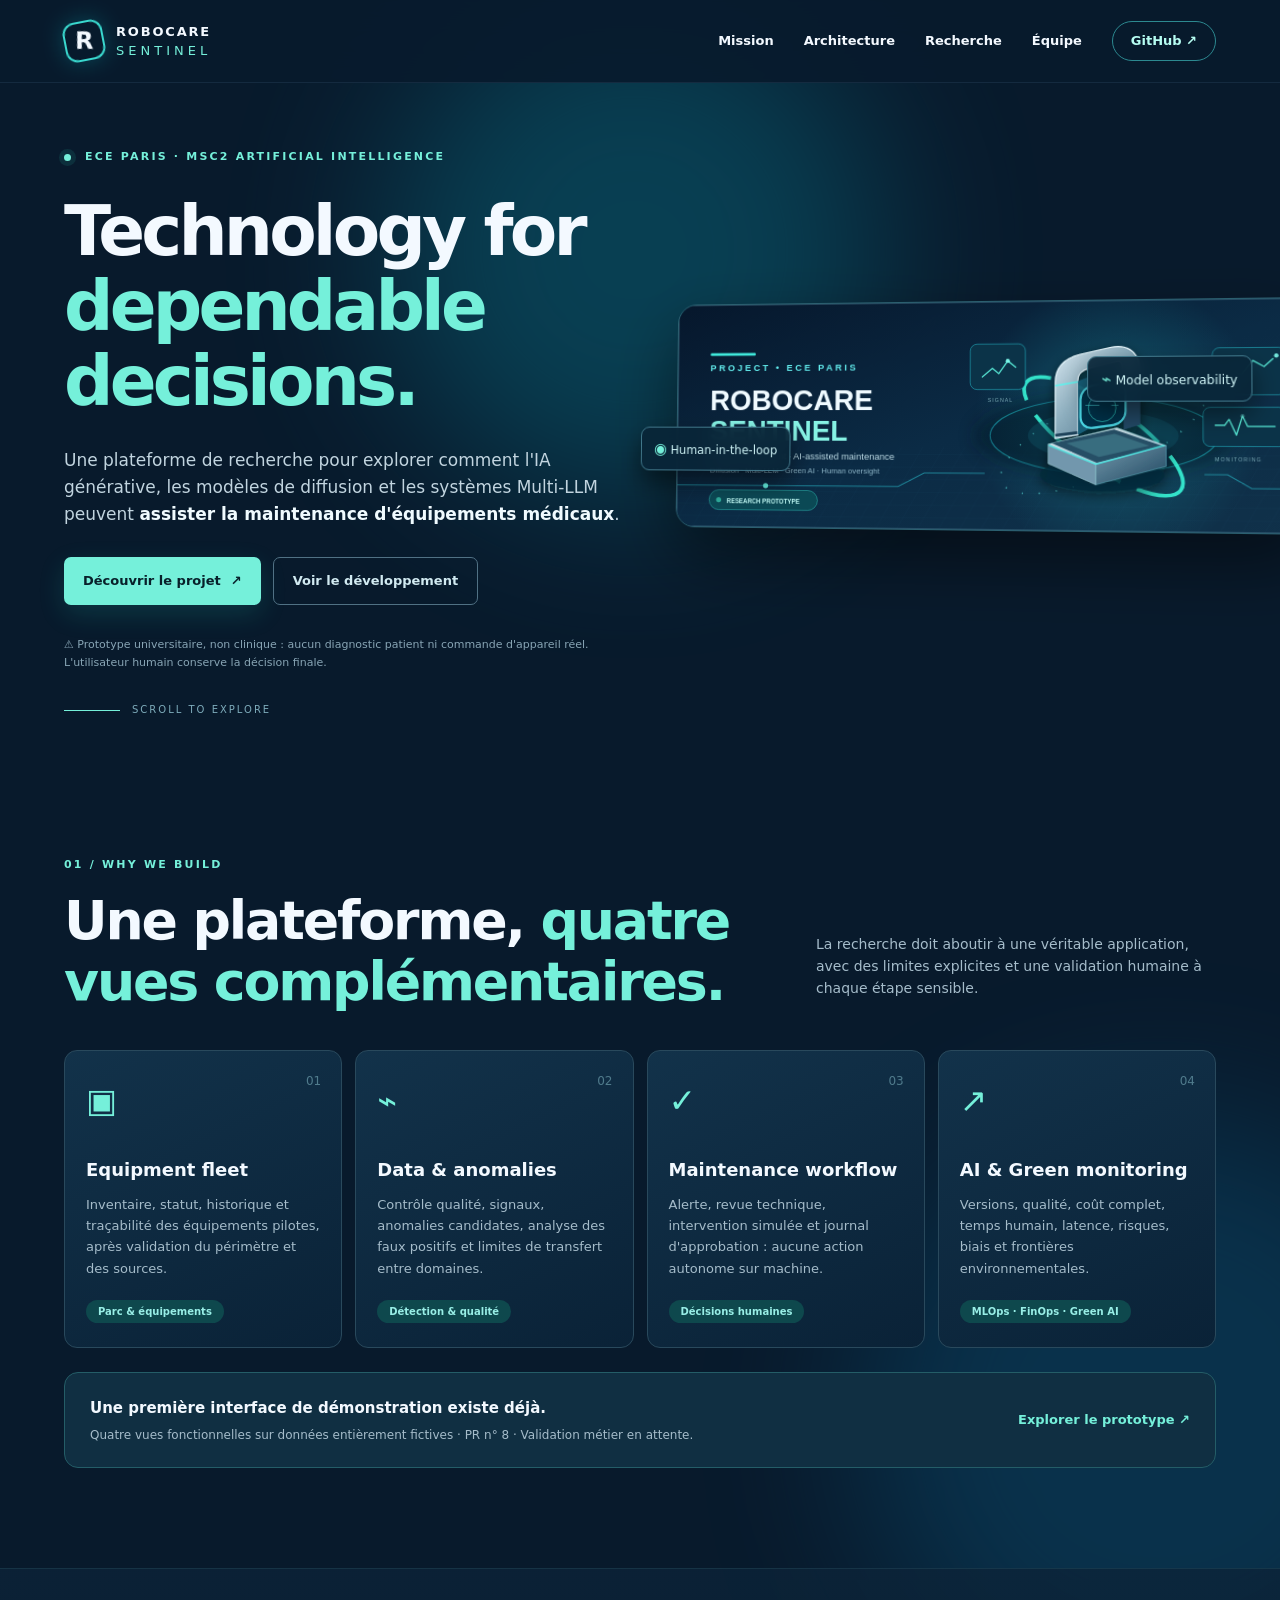
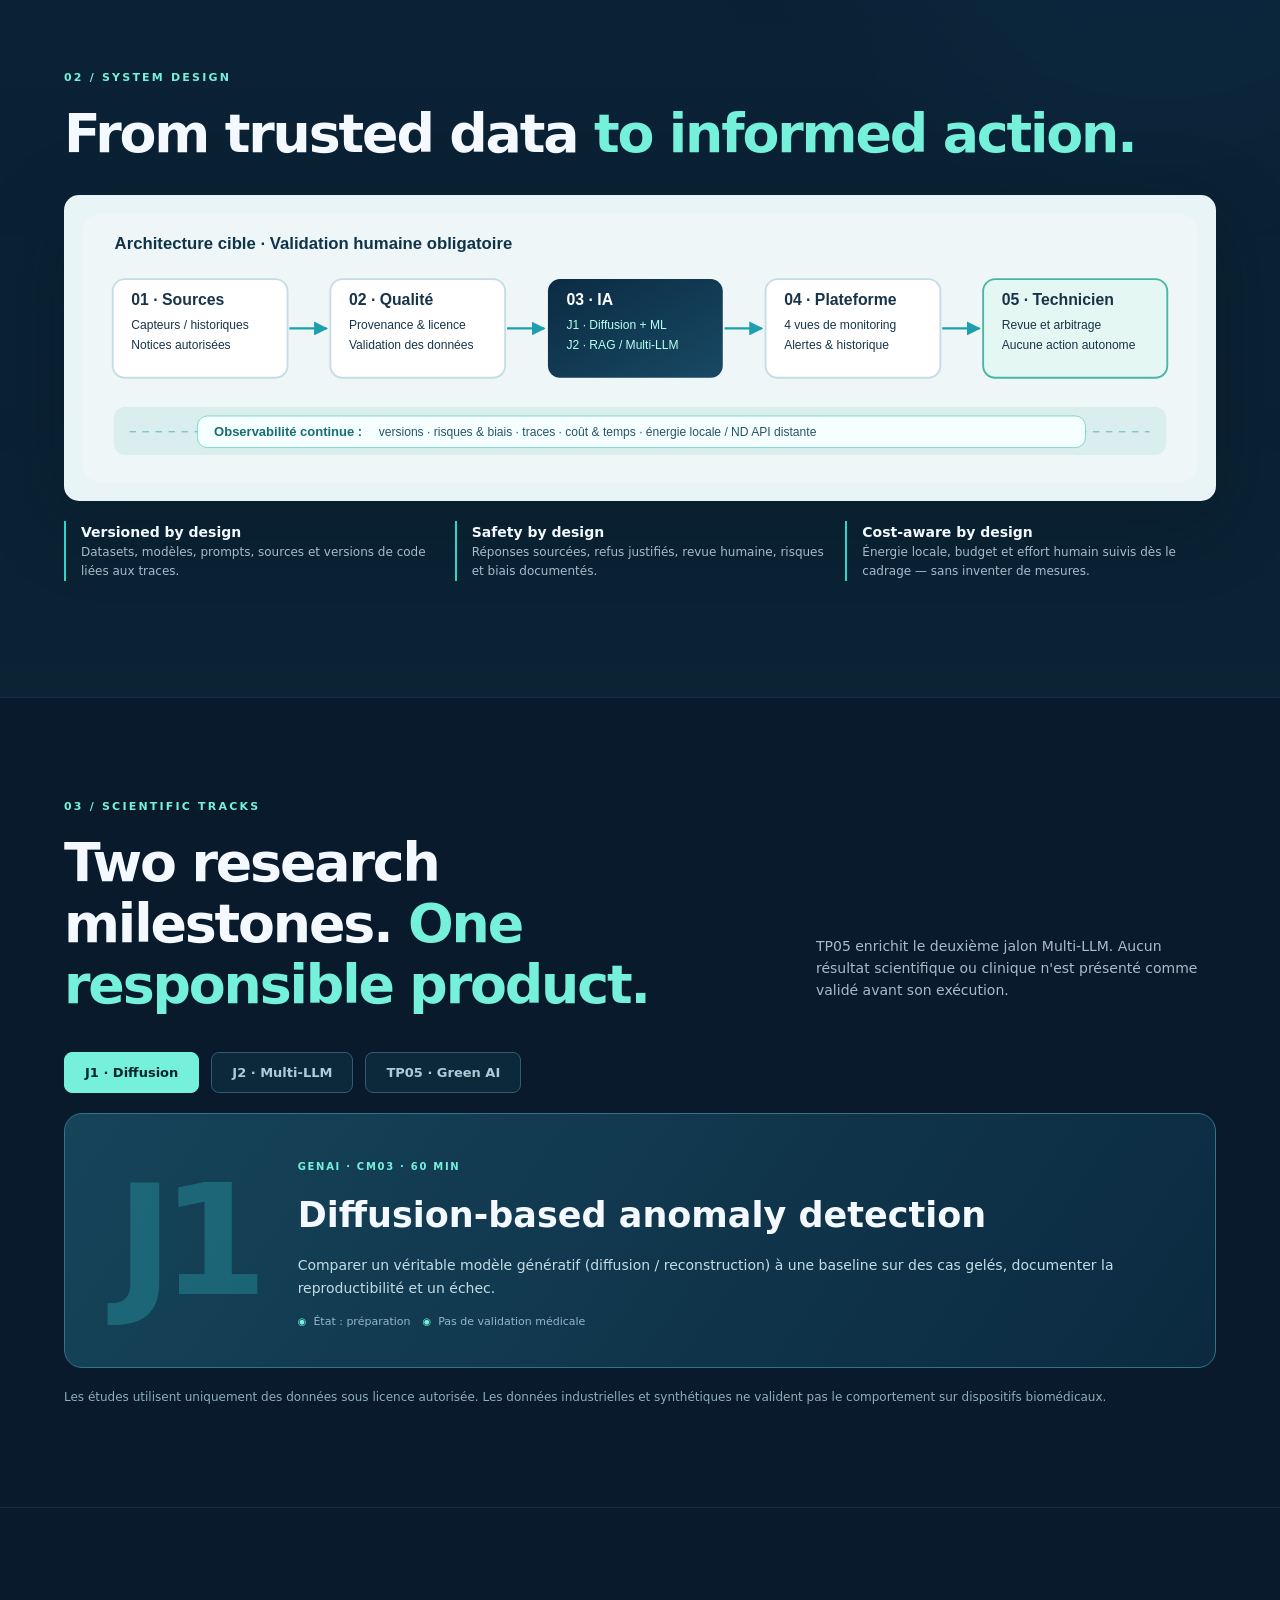
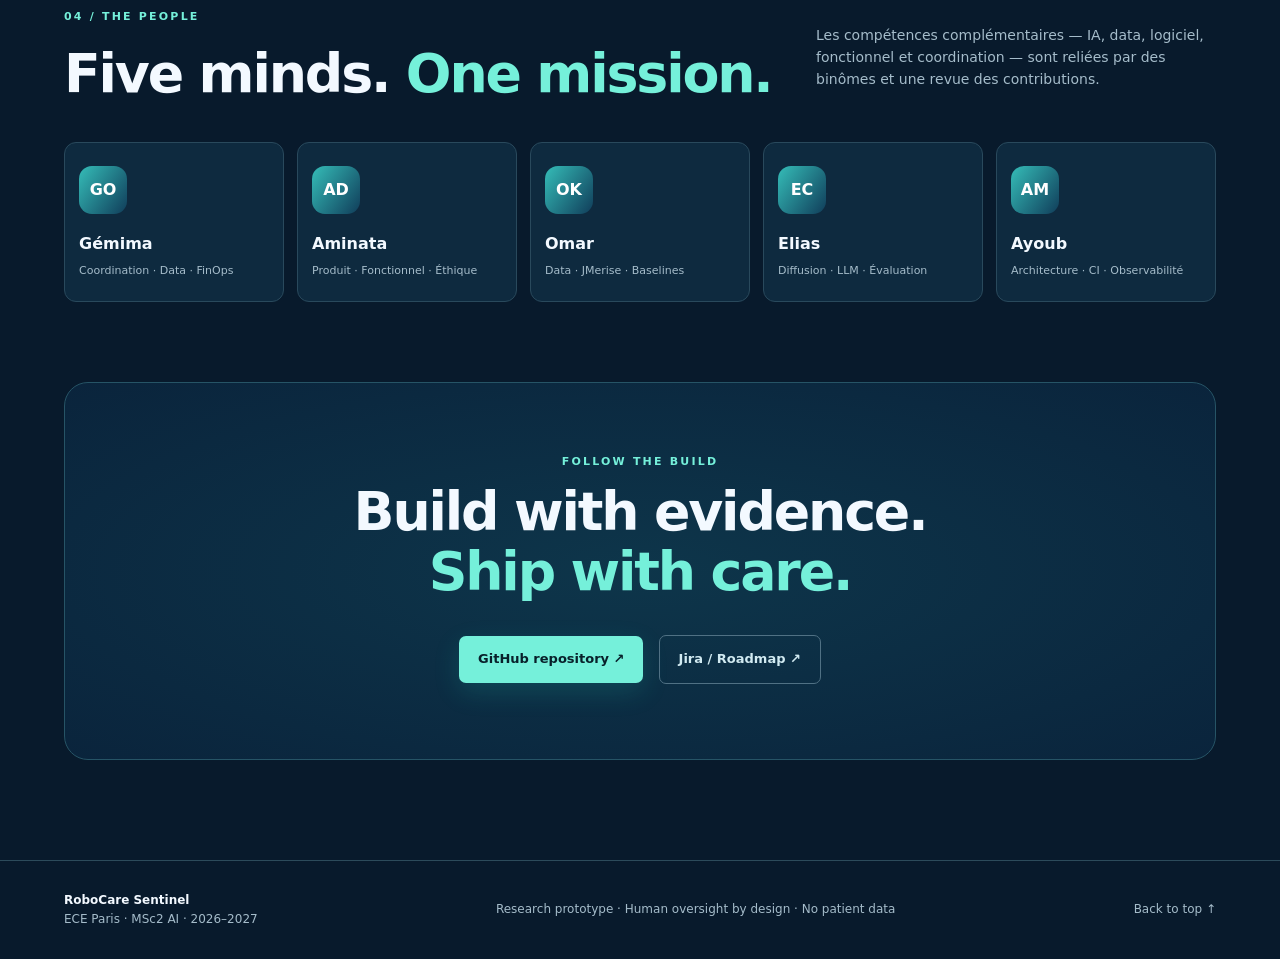
==== index.html @ 77173afc "site(RCS-46): préparer publication GitHub Pages indépendante de PR #1" ====
<!doctype html>
<html lang="fr">
<head>
  <meta charset="utf-8">
  <meta name="viewport" content="width=device-width,initial-scale=1">
  <meta name="theme-color" content="#081b30">
  <meta name="description" content="RoboCare Sentinel — prototype académique de plateforme web d'assistance à la maintenance biomédicale, Diffusion, Multi-LLM, RAG et Green AI. ECE Paris MSc2 AI.">
  <meta property="og:type" content="website">
  <meta property="og:title" content="RoboCare Sentinel · Research prototype">
  <meta property="og:description" content="AI-assisted maintenance research · Diffusion · Multi-LLM · Responsible Green AI · Human oversight">
  <meta property="og:image" content="./assets/robocare-hero-animated.svg">
  <title>RoboCare Sentinel · Diffusion × Multi-LLM × Green AI</title>
  <link rel="stylesheet" href="./landing.css">
  <script defer src="./landing.js"></script>
</head>
<body>
  <a class="skip-link" href="#main">Aller au contenu</a>
  <div class="ambient ambient-a" aria-hidden="true"></div>
  <div class="ambient ambient-b" aria-hidden="true"></div>
  <header class="header">
    <a class="logo" href="#home" aria-label="RoboCare Sentinel, retour en haut">
      <span class="logo-mark" aria-hidden="true"><span>R</span></span>
      <span><strong>ROBOCARE</strong><small>SENTINEL</small></span>
    </a>
    <button type="button" id="menu-toggle" class="menu-toggle" aria-controls="site-nav" aria-expanded="false" aria-label="Afficher le menu">☰</button>
    <nav id="site-nav" class="site-nav" aria-label="Navigation principale">
      <a href="#mission">Mission</a>
      <a href="#architecture">Architecture</a>
      <a href="#research">Recherche</a>
      <a href="#team">Équipe</a>
      <a class="nav-cta" href="https://github.com/GemimaOndele/Generative-ai-and-diffusion-models-project" target="_blank" rel="noopener noreferrer">GitHub ↗</a>
    </nav>
  </header>
  <main id="main">
    <section id="home" class="hero">
      <div class="hero-grid">
        <div class="hero-text">
          <p class="eyebrow"><span class="pulse-dot"></span> ECE PARIS · MSC2 ARTIFICIAL INTELLIGENCE</p>
          <h1>Technology for <em>dependable decisions.</em></h1>
          <p class="lead">Une plateforme de recherche pour explorer comment l'IA générative, les modèles de diffusion et les systèmes Multi-LLM peuvent <strong>assister la maintenance d'équipements médicaux</strong>.</p>
          <div class="hero-actions">
            <a class="btn primary" href="#mission">Découvrir le projet <span aria-hidden="true">↗</span></a>
            <a class="btn ghost" href="https://github.com/GemimaOndele/Generative-ai-and-diffusion-models-project/pulls" target="_blank" rel="noopener noreferrer">Voir le développement</a>
          </div>
          <p class="disclaimer">⚠️ Prototype universitaire, non clinique : aucun diagnostic patient ni commande d'appareil réel. L'utilisateur humain conserve la décision finale.</p>
        </div>
        <div class="hero-art">
          <img src="./assets/robocare-hero-animated.svg" width="1200" height="430" alt="Machine biomédicale symbolique en perspective 3D, entourée de visualisations holographiques animées" loading="eager">
          <div class="hero-floating chip-one"><span>◉</span> Human-in-the-loop</div>
          <div class="hero-floating chip-two"><span>⌁</span> Model observability</div>
        </div>
      </div>
      <div class="scroll-marker"><span class="line"></span> SCROLL TO EXPLORE</div>
    </section>
    <section id="mission" class="section">
      <div class="heading-row">
        <div>
          <p class="eyebrow">01 / WHY WE BUILD</p>
          <h2>Une plateforme, <em>quatre vues complémentaires.</em></h2>
        </div>
        <p>La recherche doit aboutir à une véritable application, avec des limites explicites et une validation humaine à chaque étape sensible.</p>
      </div>
      <div class="feature-grid">
        <article class="feature">
          <span class="feature-index">01</span><div class="feature-icon" aria-hidden="true">▣</div>
          <h3>Equipment fleet</h3><p>Inventaire, statut, historique et traçabilité des équipements pilotes, après validation du périmètre et des sources.</p><span class="chip">Parc & équipements</span>
        </article>
        <article class="feature">
          <span class="feature-index">02</span><div class="feature-icon" aria-hidden="true">⌁</div>
          <h3>Data & anomalies</h3><p>Contrôle qualité, signaux, anomalies candidates, analyse des faux positifs et limites de transfert entre domaines.</p><span class="chip">Détection & qualité</span>
        </article>
        <article class="feature">
          <span class="feature-index">03</span><div class="feature-icon" aria-hidden="true">✓</div>
          <h3>Maintenance workflow</h3><p>Alerte, revue technique, intervention simulée et journal d'approbation : aucune action autonome sur machine.</p><span class="chip">Décisions humaines</span>
        </article>
        <article class="feature">
          <span class="feature-index">04</span><div class="feature-icon" aria-hidden="true">↗</div>
          <h3>AI & Green monitoring</h3><p>Versions, qualité, coût complet, temps humain, latence, risques, biais et frontières environnementales.</p><span class="chip">MLOps · FinOps · Green AI</span>
        </article>
      </div>
      <div class="prototype-link">
        <div><strong>Une première interface de démonstration existe déjà.</strong><p>Quatre vues fonctionnelles sur données entièrement fictives · PR n° 8 · Validation métier en attente.</p></div>
        <a href="https://github.com/GemimaOndele/Generative-ai-and-diffusion-models-project/pull/8" target="_blank" rel="noopener noreferrer">Explorer le prototype ↗</a>
      </div>
    </section>
    <section id="architecture" class="section architecture">
      <div class="section-title"><p class="eyebrow">02 / SYSTEM DESIGN</p><h2>From trusted data <em>to informed action.</em></h2></div>
      <div class="architecture-frame">
        <img src="./assets/architecture.svg" width="1200" height="290" loading="lazy" alt="Architecture cible : sources autorisées, qualité, modèles IA, plateforme et décision par un technicien ; observabilité transverse.">
      </div>
      <div class="architecture-points">
        <p><strong>Versioned by design</strong><span>Datasets, modèles, prompts, sources et versions de code liées aux traces.</span></p>
        <p><strong>Safety by design</strong><span>Réponses sourcées, refus justifiés, revue humaine, risques et biais documentés.</span></p>
        <p><strong>Cost-aware by design</strong><span>Énergie locale, budget et effort humain suivis dès le cadrage — sans inventer de mesures.</span></p>
      </div>
    </section>
    <section id="research" class="section">
      <div class="heading-row">
        <div><p class="eyebrow">03 / SCIENTIFIC TRACKS</p><h2>Two research milestones. <em>One responsible product.</em></h2></div>
        <p>TP05 enrichit le deuxième jalon Multi-LLM. Aucun résultat scientifique ou clinique n'est présenté comme validé avant son exécution.</p>
      </div>
      <div class="track-tabs" role="tablist" aria-label="Choisir un axe de recherche">
        <button id="tab-j1" type="button" role="tab" aria-controls="track-content" aria-selected="true" data-track="j1">J1 · Diffusion</button>
        <button id="tab-j2" type="button" role="tab" aria-controls="track-content" aria-selected="false" data-track="j2" tabindex="-1">J2 · Multi-LLM</button>
        <button id="tab-tp05" type="button" role="tab" aria-controls="track-content" aria-selected="false" data-track="tp05" tabindex="-1">TP05 · Green AI</button>
      </div>
      <article id="track-content" class="track-panel" role="tabpanel" aria-labelledby="tab-j1" tabindex="0">
        <div class="track-number" aria-hidden="true">J1</div>
        <div class="track-copy"><span class="tag">GENAI · CM03 · 60 MIN</span><h3>Diffusion-based anomaly detection</h3><p>Comparer un véritable modèle génératif (diffusion / reconstruction) à une baseline sur des cas gelés, documenter la reproductibilité et un échec.</p><div class="track-meta"><span>État : préparation</span><span>Pas de validation médicale</span></div></div>
      </article>
      <div class="research-footer">Les études utilisent uniquement des données sous licence autorisée. Les données industrielles et synthétiques ne valident pas le comportement sur dispositifs biomédicaux.</div>
    </section>
    <section id="team" class="section">
      <div class="heading-row"><div><p class="eyebrow">04 / THE PEOPLE</p><h2>Five minds. <em>One mission.</em></h2></div><p>Les compétences complémentaires — IA, data, logiciel, fonctionnel et coordination — sont reliées par des binômes et une revue des contributions.</p></div>
      <div class="team-grid">
        <div class="person"><span>GO</span><strong>Gémima</strong><small>Coordination · Data · FinOps</small></div>
        <div class="person"><span>AD</span><strong>Aminata</strong><small>Produit · Fonctionnel · Éthique</small></div>
        <div class="person"><span>OK</span><strong>Omar</strong><small>Data · JMerise · Baselines</small></div>
        <div class="person"><span>EC</span><strong>Elias</strong><small>Diffusion · LLM · Évaluation</small></div>
        <div class="person"><span>AM</span><strong>Ayoub</strong><small>Architecture · CI · Observabilité</small></div>
      </div>
      <div class="cta-end">
        <p class="eyebrow">FOLLOW THE BUILD</p><h2>Build with evidence.<br><em>Ship with care.</em></h2>
        <a class="btn primary" href="https://github.com/GemimaOndele/Generative-ai-and-diffusion-models-project" target="_blank" rel="noopener noreferrer">GitHub repository ↗</a>
        <a class="btn ghost" href="https://gemimakerenondelepourou.atlassian.net/jira/software/projects/RCS/boards/1/backlog" target="_blank" rel="noopener noreferrer">Jira / Roadmap ↗</a>
      </div>
    </section>
  </main>
  <footer class="footer">
    <div><strong>RoboCare Sentinel</strong><span>ECE Paris · MSc2 AI · 2026–2027</span></div>
    <p>Research prototype · Human oversight by design · No patient data</p>
    <a href="#home">Back to top ↑</a>
  </footer>
</body>
</html>
---- landing.css ----
:root{color-scheme:dark;--bg:#081a2c;--card:#102c42;--line:#29495c;--text:#f3f9ff;--muted:#a5bcca;--aqua:#75f0da;--cyan:#51c6e1;--navy:#05121f}
*{box-sizing:border-box}html{scroll-behavior:smooth}body{margin:0;color:var(--text);background:var(--bg);font:16px/1.58 system-ui,-apple-system,'Segoe UI',Arial,sans-serif;overflow-x:hidden;position:relative}
button,a{touch-action:manipulation}a{color:inherit;text-decoration:none}a:hover{color:var(--aqua)}a:focus-visible,button:focus-visible{outline:3px solid var(--aqua);outline-offset:4px}
.skip-link{position:absolute;top:-100px;left:20px;padding:10px 15px;background:#fff;color:#082234;z-index:999}.skip-link:focus{top:10px}
.ambient{position:absolute;pointer-events:none;z-index:-1;filter:blur(80px);opacity:.42}.ambient-a{top:0;left:30%;height:500px;width:500px;background:#0a7287;border-radius:50%}.ambient-b{top:1120px;right:-180px;height:600px;width:600px;background:#0b5277;border-radius:50%}
.header{height:83px;padding:0 clamp(20px,5vw,90px);display:flex;align-items:center;justify-content:space-between;border-bottom:1px solid #28445a66;position:sticky;top:0;background:#081b2dea;backdrop-filter:blur(16px);z-index:20}
.logo{display:flex;align-items:center;gap:12px;color:var(--text)}.logo:hover{color:var(--text)}.logo strong,.logo small{display:block;line-height:1.05;letter-spacing:.14em;font-family:system-ui,-apple-system,'Segoe UI',Arial,sans-serif;font-size:13px}.logo small{color:var(--aqua);letter-spacing:.31em;margin-top:5px}.logo-mark{display:grid;place-items:center;width:40px;height:40px;transform:rotate(-11deg);border:2px solid #39d8ce;border-radius:12px;box-shadow:0 0 21px #00c4ce42}.logo-mark span{transform:rotate(11deg);font-weight:800;font-size:24px}
.site-nav{display:flex;align-items:center;gap:30px;font-weight:600;font-size:13px}.site-nav a{transition:color .2s}.site-nav .nav-cta{border:1px solid #2c8990;border-radius:50px;padding:9px 18px;color:#b6fdf2}.menu-toggle{display:none}
main{overflow:hidden}.hero{max-width:1500px;margin:auto;min-height:650px;padding:65px clamp(20px,5vw,90px) 38px;position:relative}.hero-grid{display:grid;grid-template-columns:52% 48%;gap:4px;align-items:center;min-height:515px}
.eyebrow{letter-spacing:.2em;font-family:system-ui,-apple-system,'Segoe UI',Arial,sans-serif;font-weight:700;font-size:11px;color:var(--aqua);text-transform:uppercase}.pulse-dot{display:inline-block;height:7px;width:7px;margin-right:8px;vertical-align:middle;border-radius:50%;background:var(--aqua);box-shadow:0 0 0 5px #37eac51a;animation:pulse 2.3s ease-in-out infinite}
h1,h2,h3,p{margin-top:0}h1,h2,h3{font-family:system-ui,-apple-system,'Segoe UI',Arial,sans-serif}h1{font-size:clamp(47px,5.4vw,80px);line-height:1.08;letter-spacing:-.055em;margin:29px 0}h1 em,h2 em{font-style:normal;color:var(--aqua)}.lead{font-size:17px;max-width:565px;color:#c1d4df}.lead strong{color:#f0fbff;font-weight:600}.hero-actions{display:flex;gap:12px;flex-wrap:wrap;margin-top:29px}.btn{display:inline-flex;align-items:center;gap:10px;font-weight:700;font-size:13px;border-radius:7px;padding:13px 19px;transition:transform .25s,box-shadow .25s;background:transparent}.btn:hover{transform:translateY(-3px)}.btn.primary{color:#08202a;background:var(--aqua);box-shadow:0 9px 27px #20e2c525}.btn.ghost{border:1px solid #507184;color:#d1eaf1}.disclaimer{color:#88a5b5;font-size:11px;margin-top:31px;max-width:575px}
.hero-art{position:relative;transform:perspective(1150px) rotateY(-7deg) rotateX(2deg);animation:levitate 7s ease-in-out infinite;min-width:0}.hero-art img{display:block;width:115%;height:auto;max-width:none;border-radius:20px;box-shadow:0 30px 70px #0007;border:1px solid #2b6070}
.hero-floating{position:absolute;padding:9px 13px;border:1px solid #41788b;border-radius:9px;backdrop-filter:blur(9px);background:#082537e8;color:#d1f6f8;font-size:12px;box-shadow:0 12px 25px #0007}.hero-floating span{color:var(--aqua);font-size:16px}.chip-one{left:-38px;bottom:58px}.chip-two{right:-25px;top:56px}
.scroll-marker{display:flex;align-items:center;gap:12px;color:#7eacbb;font-size:10px;letter-spacing:.2em;margin-top:20px}.line{height:1px;width:56px;background:var(--aqua)}
.section{max-width:1500px;margin:0 auto;padding:100px clamp(20px,5vw,90px);scroll-margin-top:85px}.section+.section{border-top:1px solid #25475b70}.heading-row{display:flex;align-items:end;justify-content:space-between;gap:36px;margin-bottom:37px}.heading-row>div{flex:1}.heading-row>p{max-width:400px;color:var(--muted);font-size:14px}.section h2{font-size:clamp(31px,4.2vw,56px);line-height:1.13;letter-spacing:-.04em;margin:18px 0 0}.feature-grid{display:grid;grid-template-columns:repeat(4,minmax(0,1fr));gap:13px}
.feature{min-height:270px;border:1px solid var(--line);background:linear-gradient(155deg,#12324a,#0a2237);border-radius:13px;padding:24px 21px;position:relative;transition:transform .25s,border-color .25s}.feature:hover{transform:translateY(-7px);border-color:#49b9be}.feature-index{position:absolute;top:21px;right:20px;color:#507b8c;font-family:system-ui,-apple-system,'Segoe UI',Arial,sans-serif;font-size:12px}.feature-icon{font-size:33px;color:var(--aqua);font-family:system-ui,-apple-system,'Segoe UI',Arial,sans-serif;margin-bottom:29px}.feature h3{font-size:18px;margin:0 0 10px}.feature p{font-size:13px;color:var(--muted);line-height:1.62}.chip{display:inline-block;color:#98eee6;background:#0e484d;border-radius:50px;padding:4px 12px;font-size:10px;font-weight:700;margin-top:8px}
.prototype-link{margin-top:24px;border:1px solid #245d67;background:#102f42;border-radius:14px;padding:22px 25px;display:flex;justify-content:space-between;align-items:center;gap:15px}.prototype-link strong{font-size:15px}.prototype-link p{font-size:12px;color:var(--muted);margin:5px 0 0}.prototype-link a{color:var(--aqua);font-weight:700;font-size:13px;white-space:nowrap}
.architecture{background:linear-gradient(180deg,#0b2338cc,#0c2738aa)}.architecture-frame{background:#e8f4f6;border-radius:15px;padding:18px;margin:30px auto 20px;box-shadow:0 20px 80px #06121b44}.architecture-frame img{width:100%;height:auto;display:block}.architecture-points{display:grid;grid-template-columns:repeat(3,1fr);gap:20px}.architecture-points p{border-left:2px solid #30d5c9;padding-left:15px}.architecture-points strong{display:block;font-size:14px}.architecture-points span{display:block;font-size:12px;color:var(--muted)}
.track-tabs{display:flex;gap:12px;flex-wrap:wrap;margin-bottom:20px}.track-tabs button{background:#0c283b;color:#afc9d7;border:1px solid #375a70;border-radius:8px;font-family:inherit;font-size:13px;font-weight:700;padding:12px 20px;cursor:pointer}.track-tabs button:hover{border-color:var(--aqua)}.track-tabs button[aria-selected=true]{color:#05252b;background:var(--aqua);border-color:var(--aqua)}.track-panel{display:flex;align-items:center;gap:42px;min-height:255px;border:1px solid #337487;background:linear-gradient(125deg,#16445a,#0b2a40);border-radius:18px;padding:28px clamp(20px,4vw,70px)}.track-number{font-size:clamp(100px,12vw,174px);line-height:.8;letter-spacing:-.08em;color:#2cb6bb53;font-weight:800;font-family:system-ui,-apple-system,'Segoe UI',Arial,sans-serif;flex-shrink:0}.track-copy{max-width:850px}.tag{letter-spacing:.17em;font-size:10px;color:var(--aqua);font-weight:700}.track-copy h3{font-size:clamp(22px,3vw,35px);margin:11px 0}.track-copy p{color:#c4dce4;font-size:14px}.track-meta{display:flex;flex-wrap:wrap;gap:12px;font-size:11px;color:#96b6c5}.track-meta span:before{content:'◉';font-size:10px;color:var(--aqua);margin-right:7px}.research-footer{font-size:12px;color:#8faebe;margin-top:20px}
.team-grid{display:grid;grid-template-columns:repeat(5,1fr);gap:13px}.person{border:1px solid var(--line);background:#0e2a3f;border-radius:12px;padding:23px 14px;display:flex;flex-direction:column;gap:7px}.person>span{height:48px;width:48px;display:grid;place-items:center;border-radius:13px;background:linear-gradient(125deg,#35bdb8,#103d5a);font-family:system-ui,-apple-system,'Segoe UI',Arial,sans-serif;font-weight:700;color:white;margin-bottom:10px}.person strong{font-family:system-ui,-apple-system,'Segoe UI',Arial,sans-serif}.person small{font-size:11px;color:var(--muted);line-height:1.4}
.cta-end{margin-top:80px;text-align:center;padding:70px 20px;border-radius:24px;background:radial-gradient(ellipse at center,#14556d77,#0a243c);border:1px solid #265466}.cta-end h2{margin:10px 0 27px}.cta-end .btn{margin:5px}.footer{display:flex;gap:25px;justify-content:space-between;align-items:center;border-top:1px solid #2c4b5b;padding:30px clamp(20px,5vw,90px);color:var(--muted);font-size:12px}.footer strong{color:var(--text);display:block}.footer p{margin:0}
@keyframes pulse{0%,100%{box-shadow:0 0 0 5px #37eac51a}50%{box-shadow:0 0 0 12px #37eac508}}@keyframes levitate{0%,100%{transform:perspective(1150px) rotateY(-7deg) rotateX(2deg) translateY(0)}50%{transform:perspective(1150px) rotateY(-4deg) rotateX(2deg) translateY(-8px)}}
@media(max-width:1020px){.hero-grid{grid-template-columns:1fr}.hero-art{width:min(650px,90%);margin:15px auto 0;transform:none}.hero-art img{width:100%}.hero-floating{display:none}.hero{padding-top:60px}.feature-grid{grid-template-columns:repeat(2,1fr)}.team-grid{grid-template-columns:repeat(3,1fr)}.heading-row{align-items:start;flex-direction:column;gap:5px}.section{padding-top:75px;padding-bottom:75px}}
@media(max-width:640px){.header{height:69px}.menu-toggle{display:block;border:1px solid #47707d;color:var(--aqua);background:#0d2a3f;border-radius:6px;font-size:21px;padding:2px 11px}.site-nav{display:none;position:absolute;top:69px;left:0;right:0;background:#0a263c;border-bottom:1px solid #2d6074;flex-direction:column;align-items:stretch;padding:18px 23px;gap:17px}.site-nav.is-open{display:flex}.hero{min-height:0}.hero-grid{min-height:0}.hero-text h1{font-size:clamp(42px,10vw,55px)}.hero-art{width:100%;margin:35px auto}.hero .disclaimer{margin-top:24px}.feature-grid,.team-grid,.architecture-points{grid-template-columns:1fr}.feature{min-height:220px}.prototype-link{flex-direction:column;align-items:start}.track-panel{flex-direction:column;align-items:start;gap:10px}.track-number{font-size:78px}.footer{flex-direction:column;align-items:start;gap:12px}.architecture-frame{padding:6px}.section h2{font-size:34px}}
@media(prefers-reduced-motion:reduce){html{scroll-behavior:auto}*,*:before,*:after{animation-duration:.01ms!important;animation-iteration-count:1!important;transition-duration:.01ms!important}}
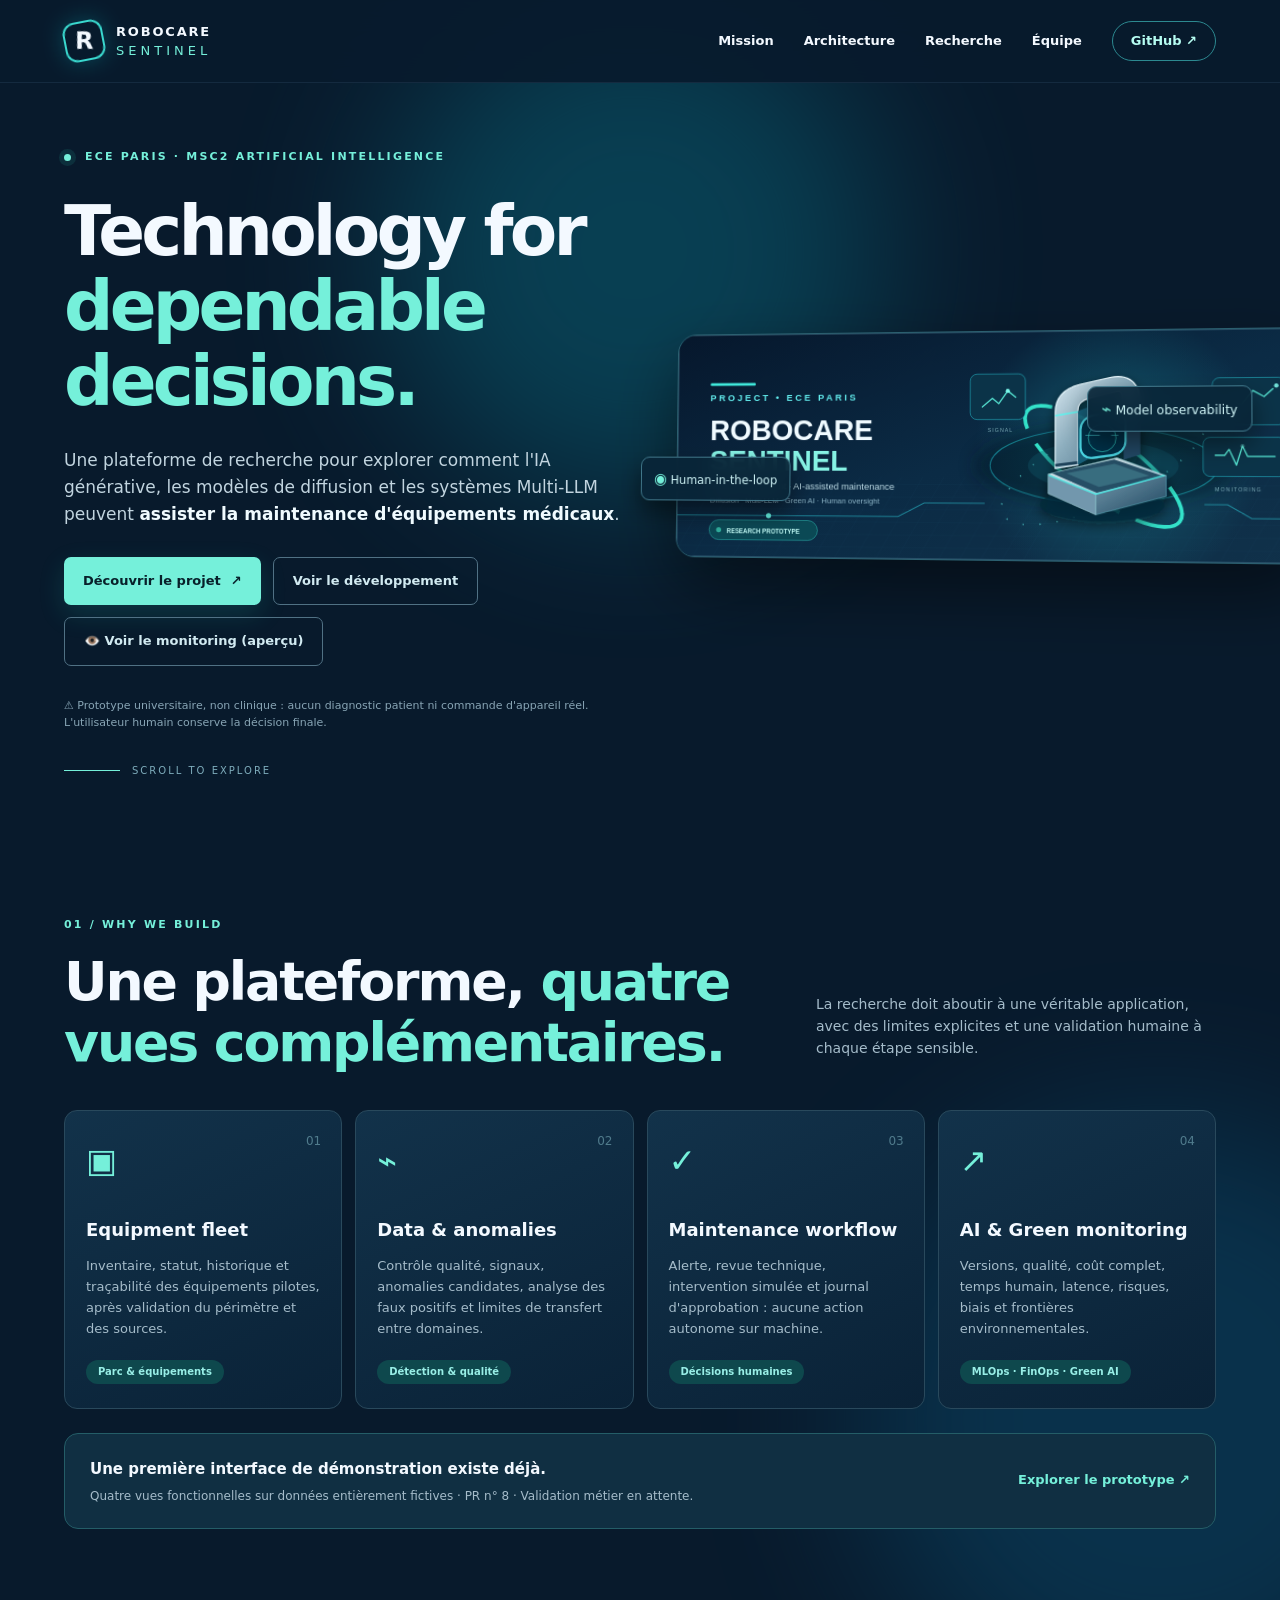
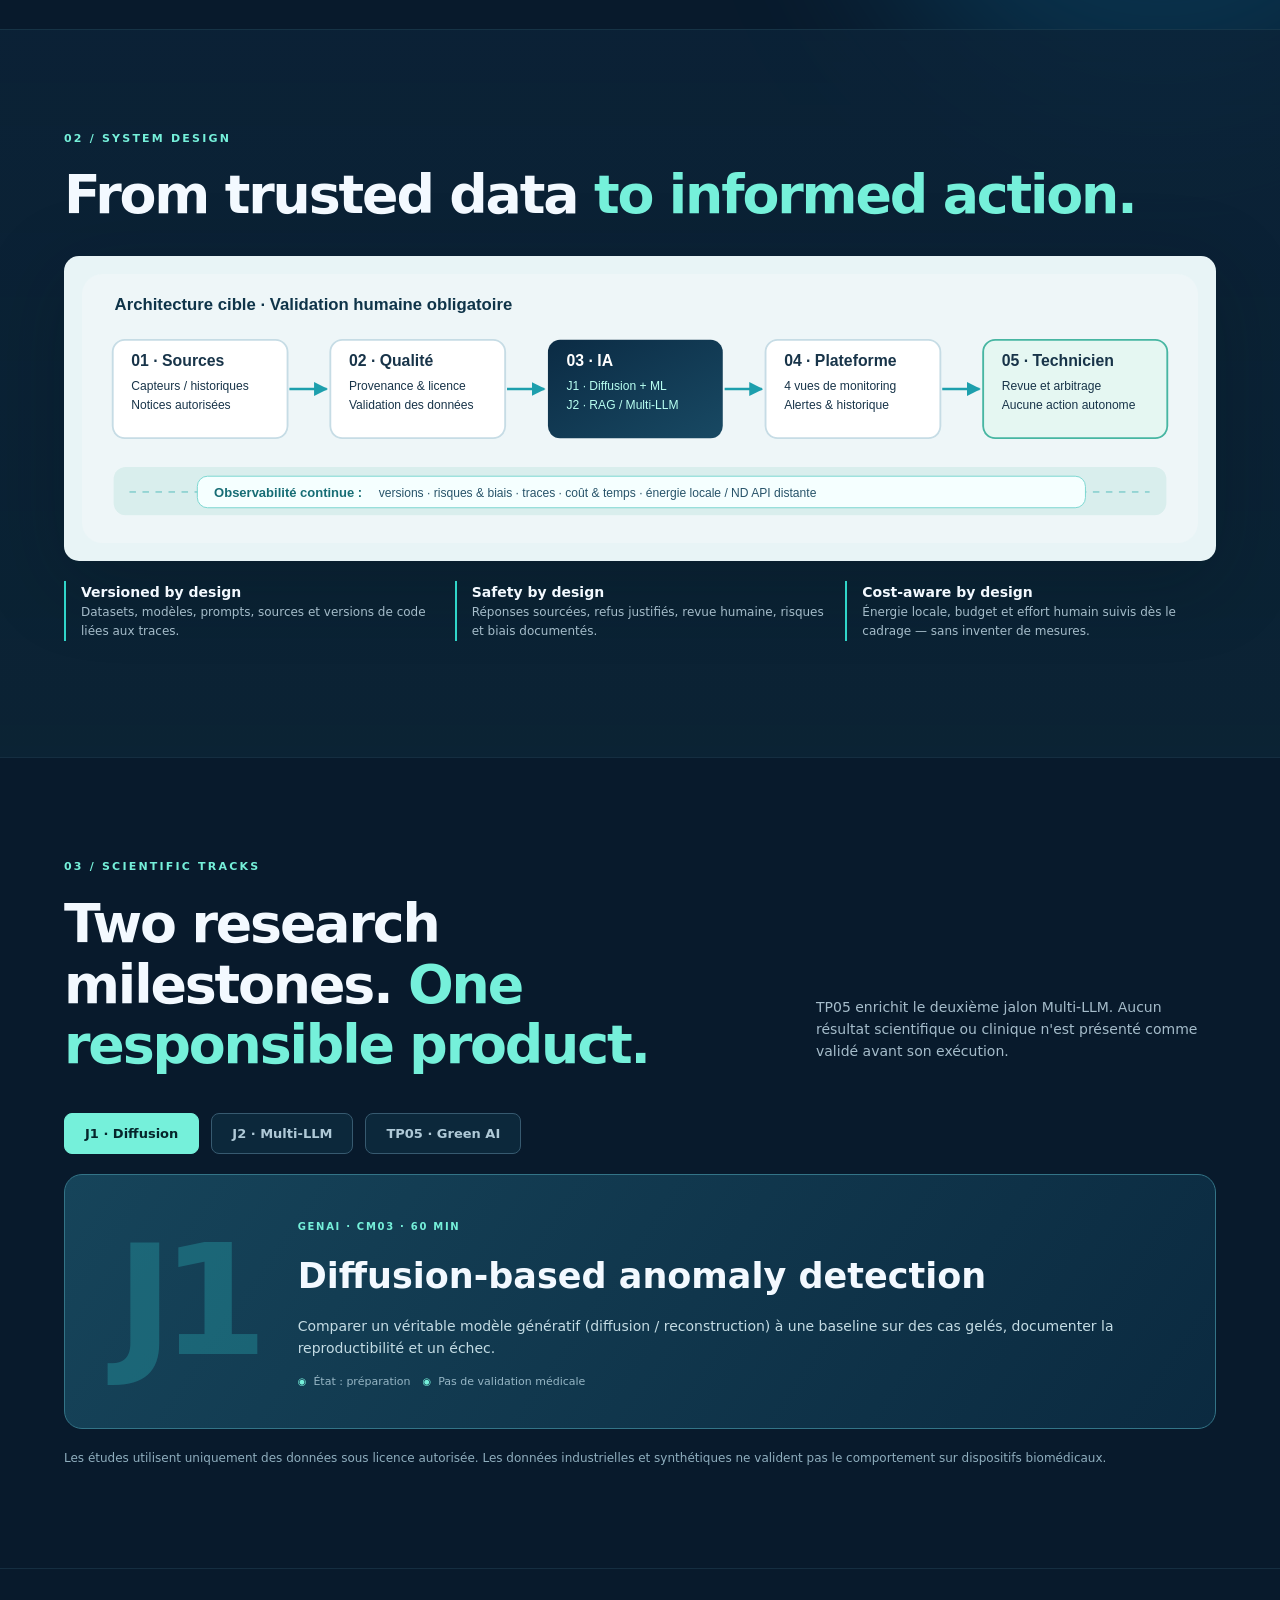
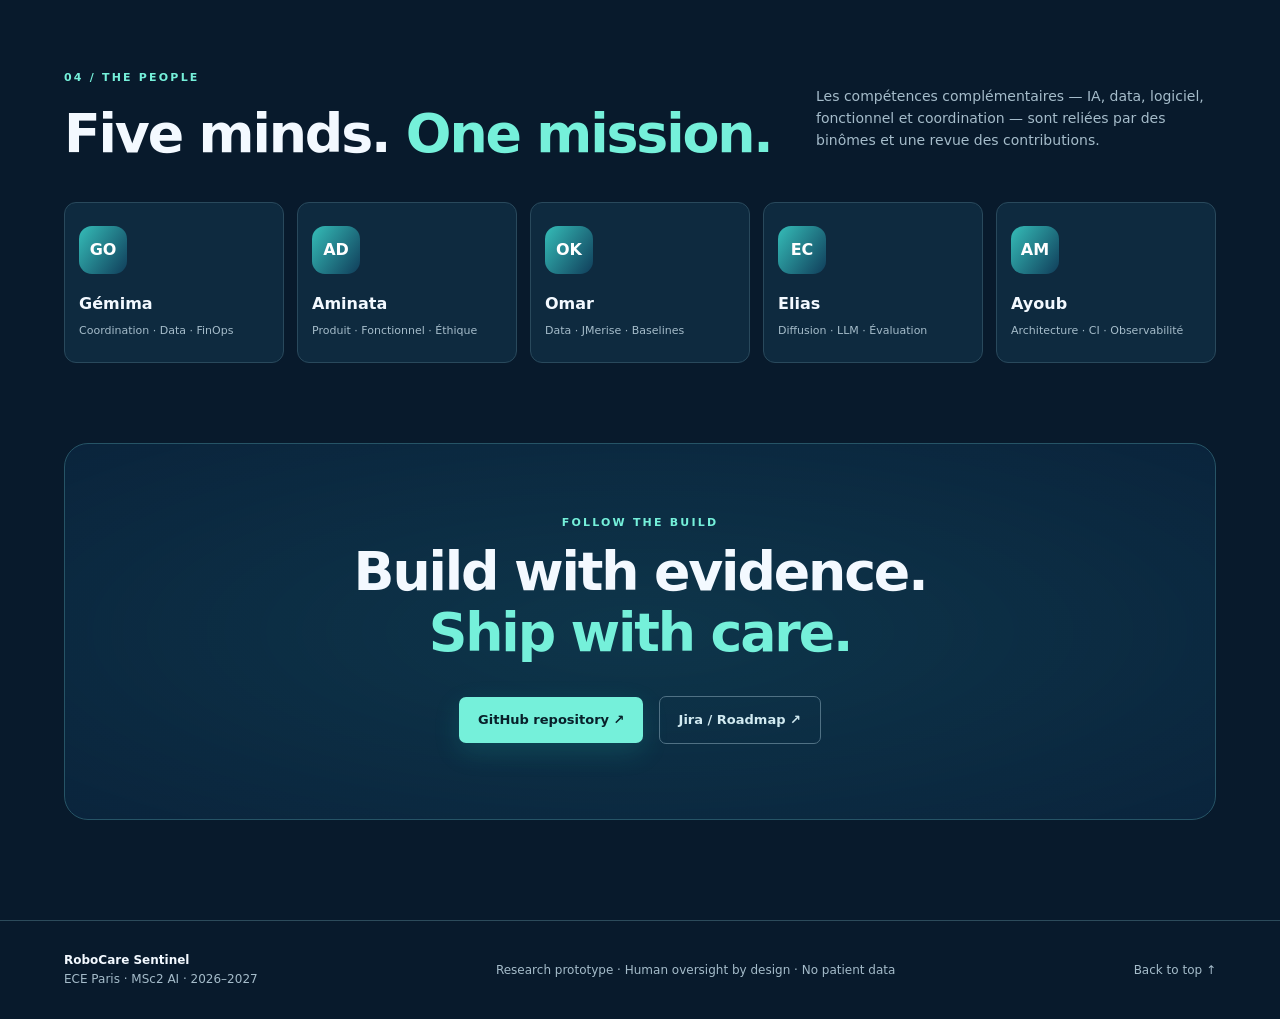
==== commit ac39f6f1: "site(RCS-38): aperçu monitoring quatre vues en lecture seule sur Pages" ====
--- a/index.html
+++ b/index.html
@@ -41,6 +41,7 @@
           <div class="hero-actions">
             <a class="btn primary" href="#mission">Découvrir le projet <span aria-hidden="true">↗</span></a>
             <a class="btn ghost" href="https://github.com/GemimaOndele/Generative-ai-and-diffusion-models-project/pulls" target="_blank" rel="noopener noreferrer">Voir le développement</a>
+            <a class="btn ghost" href="./monitoring/">👁️ Voir le monitoring (aperçu)</a>
           </div>
           <p class="disclaimer">⚠️ Prototype universitaire, non clinique : aucun diagnostic patient ni commande d'appareil réel. L'utilisateur humain conserve la décision finale.</p>
         </div>
